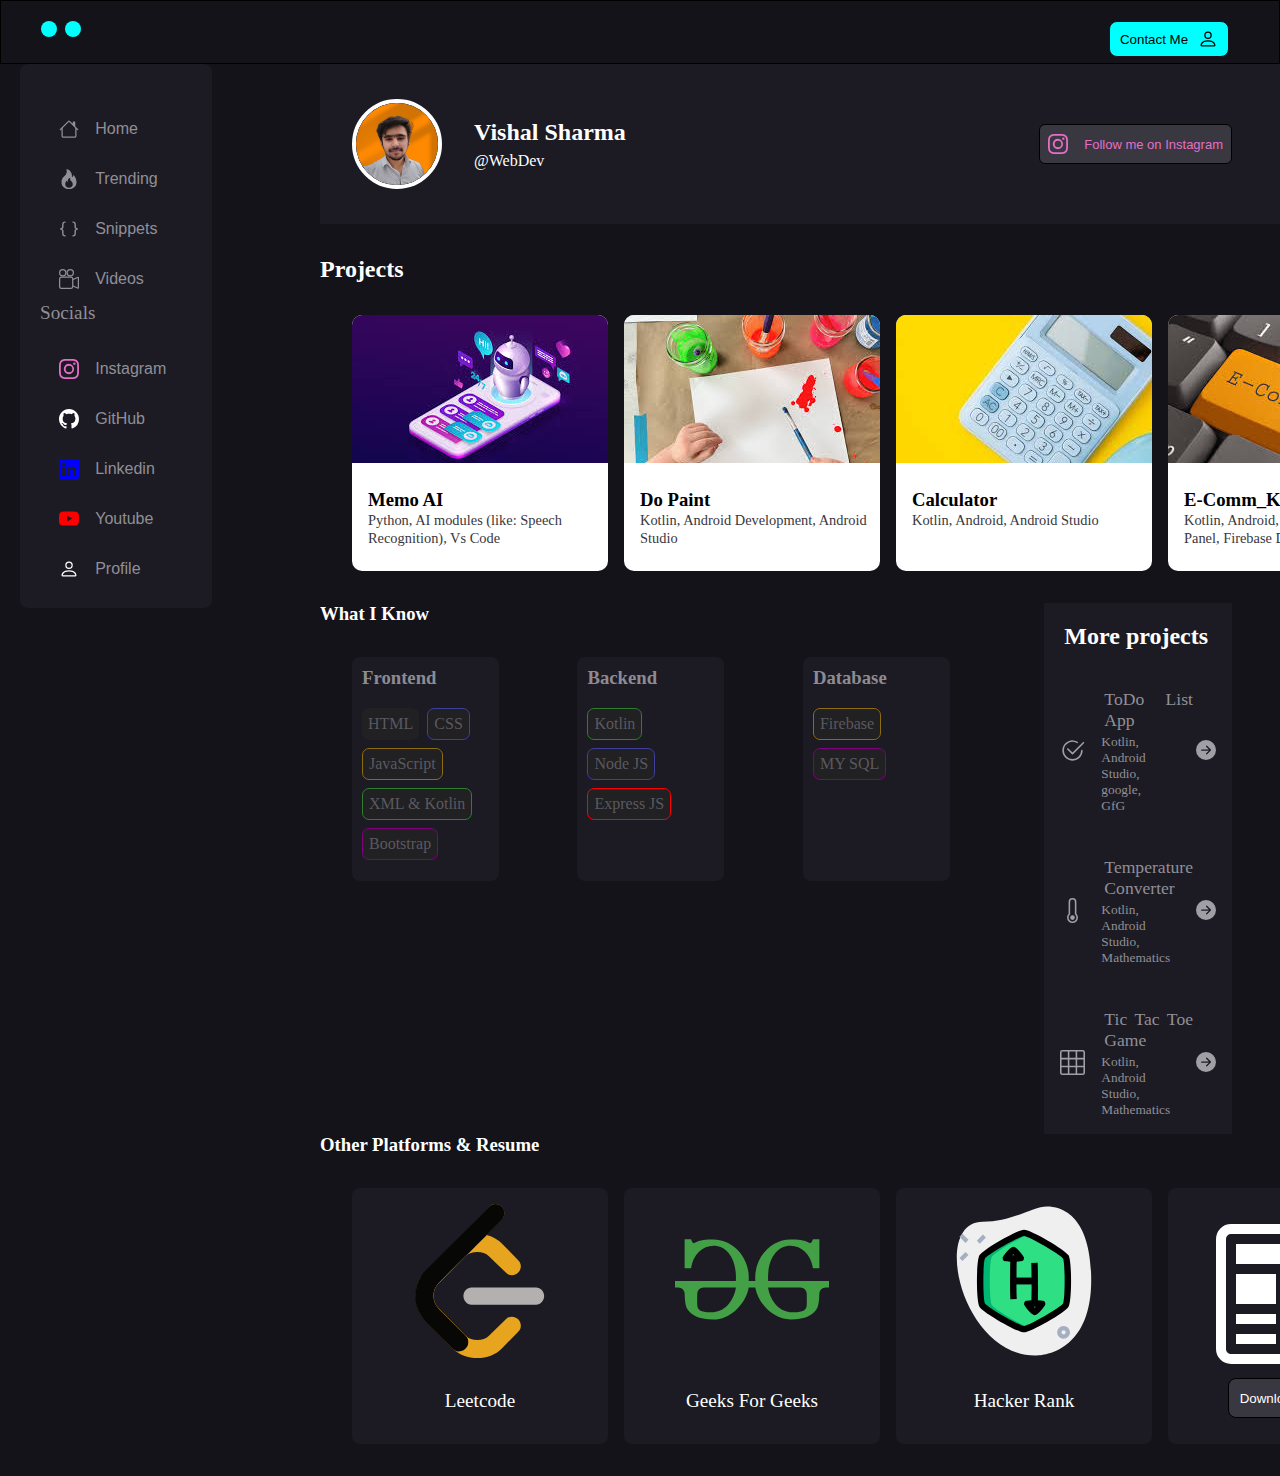
==== main.html @ 4486d403 "Final commit" ====
<!DOCTYPE html>
<html lang="en">
<head>
    <meta charset="UTF-8">
    <meta http-equiv="X-UA-Compatible" content="IE=edge">
    <meta name="viewport" content="width=device-width, initial-scale=1.0">
    <title>@WebDev</title>
    <link rel="stylesheet" href="./CSS/style.css">
</head>
<body>
    <header class="head">
        <div class="header">
            <div class="navbar">
                <div class="left_bar">
                    <div class="one">
                    </div>
                    <div class="one">
                    </div>
                </div>
                <div class="right_bar">
                    <button id="contact_btn" onclick="btn_clicked(this.id)">Contact Me <img src="./images/person.svg" class="contact_img" alt="(::)"></button>
                </div>
            </div>
        </div>
    </header>
    

    <div class="left_nav">
        <div class="fragments_part1">
            <span class="part1_cont">
                <img class="part1_image" src="./images/house.svg" alt="(::)">
            <a class="anchor" href="#">Home</a> 
            </span>

            <span class="part1_cont">
                <img class="part1_image" src="./images/fire.svg" alt="(::)">
                <a class="anchor" href="#">Trending</a> 
            </span>

            <span class="part1_cont">
                <img class="part1_image" src="./images/braces.svg" alt="(::)">
                <a class="anchor" href="#">Snippets</a>
            </span>

            <span class="part1_cont">
                <img class="part1_image" src="./images/camera-reels.svg" alt="(::)">
                <a class="anchor" href="#">Videos</a>
            </span>
        </div>

        <span id="part2_head">Socials</span>

        <div class="fragments_part2">

            <span class="part1_cont">
                <img class="part1_image" src="./images/instagram.svg" alt="(::)">
                <a class="anchor" href="https://www.instagram.com/01_vishal_sharma_01/?next=%2F" target="_blank">Instagram</a>
            </span>

            <span class="part1_cont">
                <img class="part1_image" src="./images/github.svg" alt="(::)">
                <a class="anchor" href="https://github.com/1234vishalsharma" target="_blank">GitHub</a>
            </span>

            <span class="part1_cont">
                <img class="part1_image" src="./images/linkedin.svg" alt="(::)">
                <a class="anchor" href="https://www.linkedin.com/in/host-vishalsharma/" target="_blank">Linkedin</a>
            </span>

            <span class="part1_cont">
                <img class="part1_image" src="./images/youtube.svg" alt="(::)">
                <a class="anchor" href="https://www.youtube.com/" target="_blank">Youtube</a>
            </span>

            <span class="part1_cont">
                <img class="part1_image" src="./images/person2.svg" alt="(::)">
                <a class="anchor" href="#">Profile</a>
            </span>

        </div>
    </div>
    <main>
        <div class="profile_container">
            <div class="profile_section">
                <div class="profile_content">
                    <div class="profile_img">
                        <img class="profile_pic" src="./images/pic_Profile.jpeg" height=90 width=90 alt="...">
                    </div>
                    <div class="profile_name">
                        <span class="name" id="naam">Vishal Sharma</span>
                        <span class="name">@WebDev</span>
                    </div>
                </div>
                    <div class="instagram_btn">
                            <button id="insta_btn" onclick="follow_on_insta()"><img src="./images/insta.svg" alt="..."> Follow me on Instagram</button>
                    </div>
            </div>
        </div>

        <div class="projects_container">
            <h3 id="project_name">Projects</h3>
            <div class="project_items">
                
                        <div class="card" id="Memo_AI" onclick="open_projects(this.id)">
                            <div class="card_img_container">
                                <img class="card_img" src="./images/aichatbot.jpeg" alt="Loading...">
                            </div>
                            <div class="card_content">
                                <h3 class="project_name">Memo AI</h3>
                                <span class="project_requ">Python, AI modules (like: Speech Recognition), Vs Code</span>
                            </div>
                        </div>
         
                
               
                    <div class="card" id="paint_app" onclick="open_projects(this.id)">
                        <div class="card_img_container">
                            <img class="card_img" src="./images/paint.jpeg" alt="Loading...">
                        </div>
                        <div class="card_content">
                            <h3 class="project_name">Do Paint</h3>
                            <span class="project_requ">Kotlin, Android Development, Android Studio</span>
                        </div>
                    </div>
     
              
                    <div class="card" id="calc" onclick="open_projects(this.id)">
                        <div class="card_img_container">
                            <img class="card_img" src="./images/calculator.jpeg" alt="Loading...">
                        </div>
                        <div class="card_content">
                            <h3 class="project_name">Calculator</h3>
                            <span class="project_requ">Kotlin, Android, Android Studio </span>
                        </div>
                    </div>
           
                
        
                    <div class="card" id="e_comm" onclick="open_projects(this.id)">
                        <div class="card_img_container">
                            <img class="card_img" src="./images/ecommerce.jpeg" alt="Loading...">
                        </div>
                        <div class="card_content">
                            <h3 class="project_name">E-Comm_Kart</h3>
                            <span class="project_requ">Kotlin, Android, Android Studio, Admin Panel, Firebase Database</span>
                        </div>
                    </div>
                       
            </div>
        </div>

        <div class="skills_container">
            <div>
            <h3 id="skills_heading">What I Know</h3>

                <div class="skills_items">

                    <div class="skills_card">
                        <h3 class="skills_tagname">Frontend</h3>
                        <div class="items">
                            <span id="br-none">HTML</span>
                            <span id="br-blue">CSS</span>
                            <span id="br-yellow">JavaScript</span>
                            <span id="br-green">XML & Kotlin</span>
                            <span id="br-purple">Bootstrap</span>
                        </div>
                    </div>
                    
                    <div class="skills_card">
                        <h3 class="skills_tagname">Backend</h3>
                        <div class="items">
                            <span id="br-green">Kotlin</span>
                            <span id="br-blue">Node JS</span>
                            <span id="br-red">Express JS</span>
                        </div>
                    </div>
                    
                    <div class="skills_card">
                        <h3 class="skills_tagname">Database</h3>
                        <div class="items">
                            <span id="br-yellow">Firebase</span>
                            <span id="br-purple">MY SQL</span>
                        </div>
                    </div>
                </div> 
            </div>   

                <div class="more-projects_container">
                    <h3 id="more_pro_head">More projects</h3>
                    <div class="list_more_pro">
                        <div class="list_item" id="todo" onclick="open_projects(this.id)">
                            <!-- This is ToDo List App  -->
                            <img src="./images/check2-circle.svg" alt="...">
                            
                            <div class="list_item_details">
                                <span class="list_name">ToDo List App</span>
                                <span class="list_desc">Kotlin, Android Studio, google, GfG</span>
                            </div>
                            <img src="./images/arrow-right-circle-fill.svg" alt="...">
                        </div>
                        <div class="list_item" id="temp_cnvrt" onclick="open_projects(this.id)">
                            <!-- This is Temperature Convertor -->
                            <img src="./images/thermometer.svg" alt="...">
                            
                            <div class="list_item_details">
                                <span class="list_name">Temperature Converter</span>
                                <span class="list_desc">Kotlin, Android Studio, Mathematics</span>
                            </div>
                            <img src="./images/arrow-right-circle-fill.svg" alt="...">
                        </div>
                        <div class="list_item" id="TTT" onclick="open_projects(this.id)">
                            <!-- This is Tic tac toe -->
                            <img src="./images/grid-3x3.svg" alt="...">
                            
                            <div class="list_item_details">
                                <span class="list_name">Tic Tac Toe Game</span>
                                <span class="list_desc">Kotlin, Android Studio, Mathematics</span>
                            </div>
                            <img src="./images/arrow-right-circle-fill.svg" alt="...">
                        </div>
                    </div>
                </div>       
        </div>



        <div class="other_profiles">
            <h3 id="other">Other Platforms & Resume</h3>
            <div class="other_container">

                <div class="card_other" id="leet_code" onclick="open_platforms(this.id)">
                    <div class="other_card_img">
                        <img src="./images/leetcode.svg" alt="...">
                    </div>
                    <div class="other_title">
                        <span class="platform">Leetcode</span>
                    </div>
                </div>
                
                <div class="card_other" id="gfg" onclick="open_platforms(this.id)">
                    <div class="other_card_img">
                        <img src="./images/gfg.svg  " alt="...">
                    </div>
                    <div class="other_title">
                        <span class="platform">Geeks For Geeks</span>
                    </div>
                </div>

                <div class="card_other" id="hrank" onclick="open_platforms(this.id)">
                    <div class="other_card_img">
                        <img src="./images/hackerrank.svg" alt="...">
                    </div>
                    <div class="other_title">
                        <span class="platform">Hacker Rank</span>
                    </div>
                </div>

                <div class="resume_container" id="resume" onclick="download_resume()">
                    <div class="resume_img_container">
                        <img class="resume_img" src="./images/newspaper.svg" alt="...Resume">
                    </div>
                    <div class="download_btn">
                        <button class="resume_btn">Download Resume</button>
                    </div>
                </div>
            </div>
            
        </div>

    </main>

</body>
<script src="./js/main.js"></script>
</html>
---- CSS/style.css ----
*{
    margin: 0;
    padding: 0;
    box-sizing: border-box;
}
.anchor{
    text-decoration: none;
    color: rgb(144 143 151);
    font-family:Verdana, Geneva, Tahoma, sans-serif;
}
body{
    width: 100%;
    height: 100%;
    background-color: rgb(20 19 26);
}
.navbar{
    display: flex;
    justify-content: space-between;    
    margin:20px;
    margin-left: 40px;
}
.header{
    border: 1px solid black;
    height: 4rem;
}
.left_bar{
    width: 40px;
    display: flex;
    justify-content: space-between;
}
.one{
    border-radius: 100px;
    width: 16px;
    height: 16px;
    background-color: aqua;
}
#contact_btn{
    display: flex;
    justify-content: center;
    align-items: center;
    justify-content: space-evenly;
    background-color: aqua;
    color:black;
    margin-right: 30px;
    font-weight: 300;
    height: 36px;
    width: 120px;
    border-radius: 8px;   
    border: 1px solid rgb(20 19 26); 
}
.left_nav{
    width: 15%;
    height: 34rem;
    position: fixed;
    margin-left: 20px;
    border-radius: 8px;
    display: flex;
    flex-direction: column;
    padding: 20px;
    overflow: hidden;
    background-color: #1c1b23;
}
main{
    margin-left: 20rem;
}
.fragments_part1{
    width: 100%;
    height: 40%;
    margin-top: 1rem;
    padding: 4px;
}
.part1_cont{
    display: flex;
    align-items: center;
    padding: 10px;
    gap: 0.7rem;
}
.part1_cont:hover{

    transform: translateY(-6px);
    transition-duration: 400ms;
}
.part1_image{
    margin: 5px;
}
.fragments_part2{
    height: 50%;
    width: 100%;
    padding: 4px;
}
#part2_head{
    color: rgb(144 143 151);
    font-size: larger;
    font-family:cursive;
    margin-bottom: 1rem;
}
.profile_container{
    justify-content: space-between;
    background-color: #1c1b23;
}
.profile_section{
    height: 10rem;
    display: flex;
    align-items: center;
    justify-content: space-between;
    margin-left: 2rem;
}
.profile_content{
    display: flex;
    justify-content: center;
}
.profile_img{
    display: flex;
    align-items: center;
}
.profile_pic{  
    border: 4px solid white;
    border-radius: 100px;
}
.profile_name{
    display: flex;
    flex-direction: column;
    margin-top: auto;
    margin-bottom: auto;
    margin-left: 2rem;
    gap: 6px;
}
.name{
    font-weight: 200;
    font-family: cursive;
    color: white;
}
#naam{
    font-weight: 800;
    font-family: cursive;
    font-size: x-large;
}
.instagram_btn{
    margin-right: 3rem;
}
#insta_btn{
    height: 2.5rem;
    padding: 8px;
    font-size: small;
    border: 1px solid black;
    border-radius: 6px;
    display: flex;
    align-items: center;
    color: rgb(228, 111, 199);
    gap: 1rem;
    background-color: #393740;
}
#insta_btn:hover{
    cursor: pointer;
}
.projects_container{
    margin-top: 2rem;
}
#project_name{
    color: white;
    font-family: cursive;
    font-size: x-large;
}
.project_items{
    display: grid;
    grid-template-columns: repeat(4,1fr);
    gap: 1rem;
    margin: 2rem;
}
.card{
    height: 16rem;
    width: 16rem;
    border-radius: 10px ;
    background-color: white;
    overflow: hidden;
}
.card:hover{
    cursor: pointer;
}
.card_img_container{
    height: 58%;
    overflow: hidden;
}
.card_img{
    object-fit: cover;
    object-position: center;
}
.card_content{
    margin-left: 1rem;
    margin-top: 1.6rem;
}
.project_requ{
    font-size: 0.9rem;
    font-weight: 500;
    color: #393740;
}
#skills_heading{
    font-family: cursive;
    color: white;
}
.skills_container{
    display: flex;
}
.skills_items{
    display: grid;
    grid-template-columns: repeat(3,1fr);
    gap: 1rem;
    margin: 2rem;
}
.skills_tagname{
    width: 100%;
    height: 20%;
    color: #8c8b92;
}
.skills_card{
    background-color: #1c1b23;
    padding: 10px;
    border-radius: 8px;
    width: 70%;
    height: 14rem;
    overflow: hidden;
}

.items{
    display: flex;
    flex-wrap: wrap;
    gap: 0.5rem;
}
#br-yellow{
    display: flex;
    justify-content: center;
    align-items: center;
    padding: 6px;
    border-radius: 7px;
    border: 1px solid #8b6c10;
    color: #5a5960;
    background-color: #212022;
}
#br-yellow:hover{
    background-color: #786731;
}
#br-none{
    display: flex;
    justify-content: center;
    align-items: center;
    padding: 6px;
    border-radius: 7px;
    color: #5a5960;
    background-color: #212022;
}
#br-none:hover{
    background-color: rgb(109, 108, 108);
}
#br-green{
    display: flex;
    justify-content: center;
    align-items: center;
    padding: 6px;
    border-radius: 7px;
    border: 1px solid rgb(47, 126, 47);
    color: #5a5960;
    background-color: #212022;
}
#br-green:hover{
    background-color: rgb(52, 95, 52);
}
#br-red{
    display: flex;
    justify-content: center;
    align-items: center;
    padding: 6px;
    border-radius: 7px;
    border: 1px solid red;
    color: #5a5960;
    background-color: #212022;
}
#br-red:hover{
    background-color: rgb(139, 40, 40);
}
#br-purple{
    display: flex;
    justify-content: center;
    align-items: center;
    padding: 6px;
    border-radius: 7px;
    border: 1px solid purple;
    color: #5a5960;
    background-color: #212022;
}
#br-purple:hover{
    background-color: rgb(100, 35, 100);
}
#br-blue{
    display: flex;
    justify-content: center;
    align-items: center;
    padding: 6px;
    border-radius: 7px;
    border: 1px solid rgb(63, 63, 157);
    color: #5a5960;
    background-color: #212022;
}
#br-blue:hover{
    background-color: rgb(51, 51, 109);
}
.more-projects_container{
    background-color: #1c1b23;
    margin-right: 3rem;
    width: 35%;
}
#more_pro_head{
    margin: 20px;
    color: white;
    font-size: x-large;
    font-family: cursive;
    font-weight: 700;
}
.list_more_pro{
    display: flex;
    flex-direction: column;
    gap: 1rem;
    row-gap: 2.5rem;
    padding: 1rem;
}
.list_item{
    display: flex;
    justify-content: center;
    align-items: center;
    row-gap: 4rem;
}
.list_item:hover{
    cursor: pointer;
}
.list_item_details{
    display: flex;
    flex-direction: column;
    text-align: justify;
    color: rgb(144 143 151);
    justify-content: center;
}
.list_name{
    font-size: 1.1rem;
    margin: 3px;
}
.list_desc{
    font-size: smaller;
    width: 70%;
}
.list_item_details{
    margin-left: 1rem;
}
.other_profiles{
    width: 100%;
}
#other{
    color: white;
    font-family: cursive;
    margin-bottom: 20px;
}
.other_container{
    display: grid;
    grid-template-columns: repeat(4,1fr);
    gap: 1rem;
    margin: 2rem;
}
.card_other{
    background-color: #1c1b23;
    border-radius: 8px;
    height: 16rem;
    width: 16rem;
}
.card_other:hover{
    cursor: pointer;
}
.other_card_img{
    width: 100%;
    height: 60%;
    display: flex;
    justify-content: center;
    margin-top: 1rem;
    margin-bottom: 1rem;
}
.platform{
    display: flex;
    justify-content: center;
    margin-top: 2rem;
    font-size: larger;
    color: white;
}
.resume_container{
    background-color: #1c1b23;
    width: 16rem;
    height: 16rem;
    border-radius: 8px;
    display: flex;
    flex-direction: column;
    justify-content: center;
    align-items: center;
}
.resume_btn{
    padding: 0.7rem;
    color: white;
    background-color: #393740;
    border-radius: 8px;
    border: 1px solid black;
}
.resume_btn:hover{
    cursor: pointer;
}
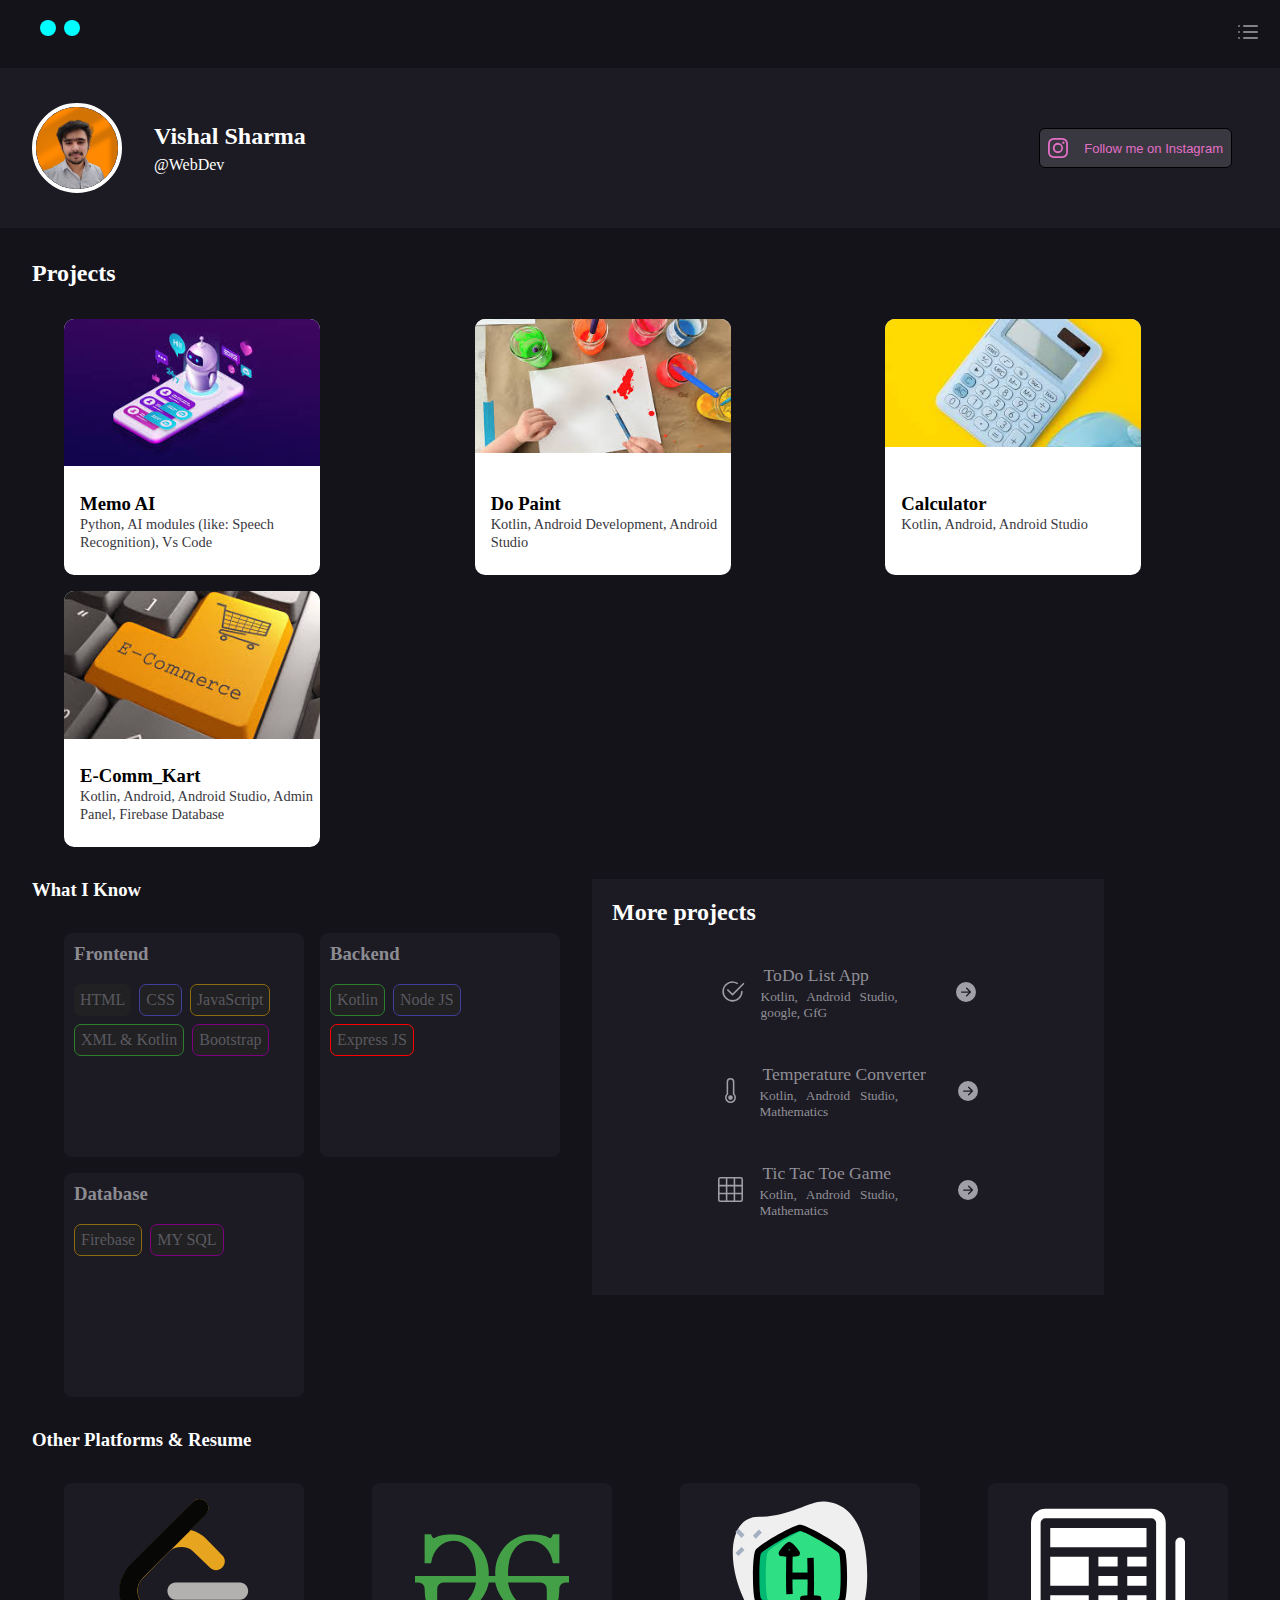
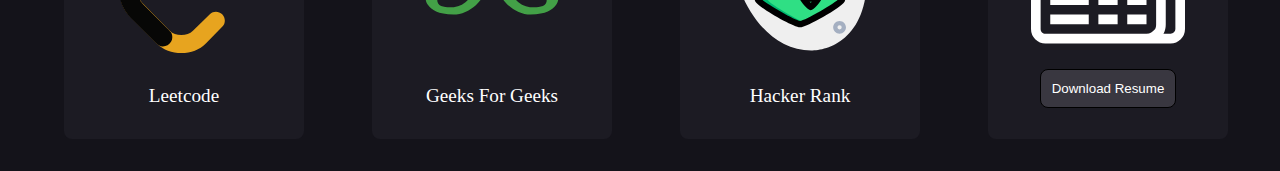
==== commit 9fa71265: "Responsive addes" ====
--- a/main.html
+++ b/main.html
@@ -8,7 +8,7 @@
     <link rel="stylesheet" href="./CSS/style.css">
 </head>
 <body>
-    <header class="head">
+    <header>
         <div class="header">
             <div class="navbar">
                 <div class="left_bar">
@@ -20,6 +20,9 @@
                 <div class="right_bar">
                     <button id="contact_btn" onclick="btn_clicked(this.id)">Contact Me <img src="./images/person.svg" class="contact_img" alt="(::)"></button>
                 </div>
+                <div class="menu">
+                    <img class="menu_btn" src="./images/menu.svg" alt="Menu..">
+                </div>
             </div>
         </div>
     </header>
@@ -79,24 +82,26 @@
 
         </div>
     </div>
-    <main>
-        <div class="profile_container">
-            <div class="profile_section">
-                <div class="profile_content">
-                    <div class="profile_img">
-                        <img class="profile_pic" src="./images/pic_Profile.jpeg" height=90 width=90 alt="...">
-                    </div>
-                    <div class="profile_name">
-                        <span class="name" id="naam">Vishal Sharma</span>
-                        <span class="name">@WebDev</span>
-                    </div>
-                </div>
-                    <div class="instagram_btn">
-                            <button id="insta_btn" onclick="follow_on_insta()"><img src="./images/insta.svg" alt="..."> Follow me on Instagram</button>
-                    </div>
-            </div>
-        </div>
-
+    
+    <div class="profile_container">
+        <div class="profile_section">
+            <div class="profile_content">
+                <div class="profile_img">
+                    <img class="profile_pic" src="./images/pic_Profile.jpeg" height=90 width=90 alt="...">
+                </div>
+                <div class="profile_name">
+                    <span class="name" id="naam">Vishal Sharma</span>
+                    <span class="name">@WebDev
+                        <button class="insta_btn" id="btn_insta_logo" onclick="follow_on_insta()"><img src="./images/insta.svg" alt="..."></button>
+                    </span>
+                </div>
+            </div>
+                <div class="instagram_btn">
+                        <button class="insta_btn" onclick="follow_on_insta()"><img src="./images/insta.svg" alt="..."> Follow me on Instagram</button>
+                </div>
+        </div>
+    </div>
+    <main class="main">
         <div class="projects_container">
             <h3 id="project_name">Projects</h3>
             <div class="project_items">
@@ -255,12 +260,12 @@
                     </div>
                 </div>
 
-                <div class="resume_container" id="resume" onclick="download_resume()">
-                    <div class="resume_img_container">
+                <div class="card_other" id="resume">
+                    <div class="other_card_img">
                         <img class="resume_img" src="./images/newspaper.svg" alt="...Resume">
                     </div>
                     <div class="download_btn">
-                        <button class="resume_btn">Download Resume</button>
+                        <button  onclick="download_resume()" class="resume_btn">Download Resume</button>
                     </div>
                 </div>
             </div>
--- a/CSS/style.css
+++ b/CSS/style.css
@@ -9,7 +9,7 @@
     font-family:Verdana, Geneva, Tahoma, sans-serif;
 }
 body{
-    width: 100%;
+    max-width: 100%;
     height: 100%;
     background-color: rgb(20 19 26);
 }
@@ -18,10 +18,6 @@
     justify-content: space-between;    
     margin:20px;
     margin-left: 40px;
-}
-.header{
-    border: 1px solid black;
-    height: 4rem;
 }
 .left_bar{
     width: 40px;
@@ -49,7 +45,7 @@
     border: 1px solid rgb(20 19 26); 
 }
 .left_nav{
-    width: 15%;
+    width: 16rem;
     height: 34rem;
     position: fixed;
     margin-left: 20px;
@@ -60,9 +56,13 @@
     overflow: hidden;
     background-color: #1c1b23;
 }
-main{
+.menu{
+    display: none;
+}
+.main{
     margin-left: 20rem;
 }
+
 .fragments_part1{
     width: 100%;
     height: 40%;
@@ -95,15 +95,42 @@
     margin-bottom: 1rem;
 }
 .profile_container{
+    margin-left: 20rem;
     justify-content: space-between;
     background-color: #1c1b23;
 }
 .profile_section{
+    width: 100%;
     height: 10rem;
     display: flex;
     align-items: center;
     justify-content: space-between;
-    margin-left: 2rem;
+    padding-left: 2rem;
+}
+@media screen and (max-width:1450px) {
+    .menu{
+        display: block;
+        border: 0;
+        float: right;
+    }
+    #contact_btn{
+        display: none;
+    }
+    .left_nav{
+        display: none;
+    }
+    .right_bar{
+        display: none;
+    }
+    .main{
+        margin-left: 2rem;
+        width: 100%;
+    }
+    .profile_container{
+        margin-left: 0;
+        margin-right: 0;
+
+    }
 }
 .profile_content{
     display: flex;
@@ -138,7 +165,7 @@
 .instagram_btn{
     margin-right: 3rem;
 }
-#insta_btn{
+.insta_btn{
     height: 2.5rem;
     padding: 8px;
     font-size: small;
@@ -150,6 +177,9 @@
     gap: 1rem;
     background-color: #393740;
 }
+#btn_insta_logo{
+    display: none;
+}
 #insta_btn:hover{
     cursor: pointer;
 }
@@ -166,6 +196,19 @@
     grid-template-columns: repeat(4,1fr);
     gap: 1rem;
     margin: 2rem;
+}
+@media screen and (max-width:1450px) {
+    .project_items{
+        grid-template-columns: repeat(3,1fr);
+    }
+}
+@media screen and (max-width:882px) {
+    .project_items{
+        grid-template-columns: repeat(2,1fr);
+    }
+    .card{
+        width: 50%;
+    }
 }
 .card{
     height: 16rem;
@@ -182,6 +225,7 @@
     overflow: hidden;
 }
 .card_img{
+    width: 100%;
     object-fit: cover;
     object-position: center;
 }
@@ -207,6 +251,16 @@
     gap: 1rem;
     margin: 2rem;
 }
+@media screen and (max-width:1300px) {
+    .skills_items{
+        grid-template-columns: repeat(2,1fr);
+    }
+}
+@media screen and (max-width:1150px){
+    .skills_items{
+        grid-template-columns: repeat(1,1fr);
+    }
+}
 .skills_tagname{
     width: 100%;
     height: 20%;
@@ -216,7 +270,7 @@
     background-color: #1c1b23;
     padding: 10px;
     border-radius: 8px;
-    width: 70%;
+    width: 15rem;
     height: 14rem;
     overflow: hidden;
 }
@@ -304,9 +358,10 @@
     background-color: rgb(51, 51, 109);
 }
 .more-projects_container{
+    height: 26rem;
     background-color: #1c1b23;
     margin-right: 3rem;
-    width: 35%;
+    width: 32rem;
 }
 #more_pro_head{
     margin: 20px;
@@ -367,11 +422,52 @@
     background-color: #1c1b23;
     border-radius: 8px;
     height: 16rem;
-    width: 16rem;
+    width: 15rem;
 }
 .card_other:hover{
     cursor: pointer;
 }
+
+@media screen and (max-width:1200px){
+    .other_container{
+        grid-template-columns: repeat(3,1fr);
+    }
+}
+@media screen and (max-width:850px){
+    .other_container{
+        grid-template-columns: repeat(2,1fr);
+    }
+}
+@media screen and (max-width:593px){
+    .other_container{
+        grid-template-columns: repeat(1,1fr);
+    }
+    .card_other{
+        width: 100%;
+    }
+    .project_items{
+        grid-template-columns: repeat(1,1fr);
+    }
+    .skills_card{
+        width: 100%;
+    }
+    .card{
+        width: 100%;
+    }
+    .insta_btn{
+        display: none;
+    }
+    #btn_insta_logo{
+        display: block;
+    }
+    .name{
+        display: flex;
+        gap: 2rem;
+        justify-content: center;
+        align-items: center;
+    }
+}
+
 .other_card_img{
     width: 100%;
     height: 60%;
@@ -406,4 +502,14 @@
 }
 .resume_btn:hover{
     cursor: pointer;
-}+}
+.download_btn{
+    display: flex;
+    justify-content: center;
+    align-items: center;
+}
+@media screen and (max-width:700px) {
+    .more-projects_container{
+        display: none;
+    }
+}
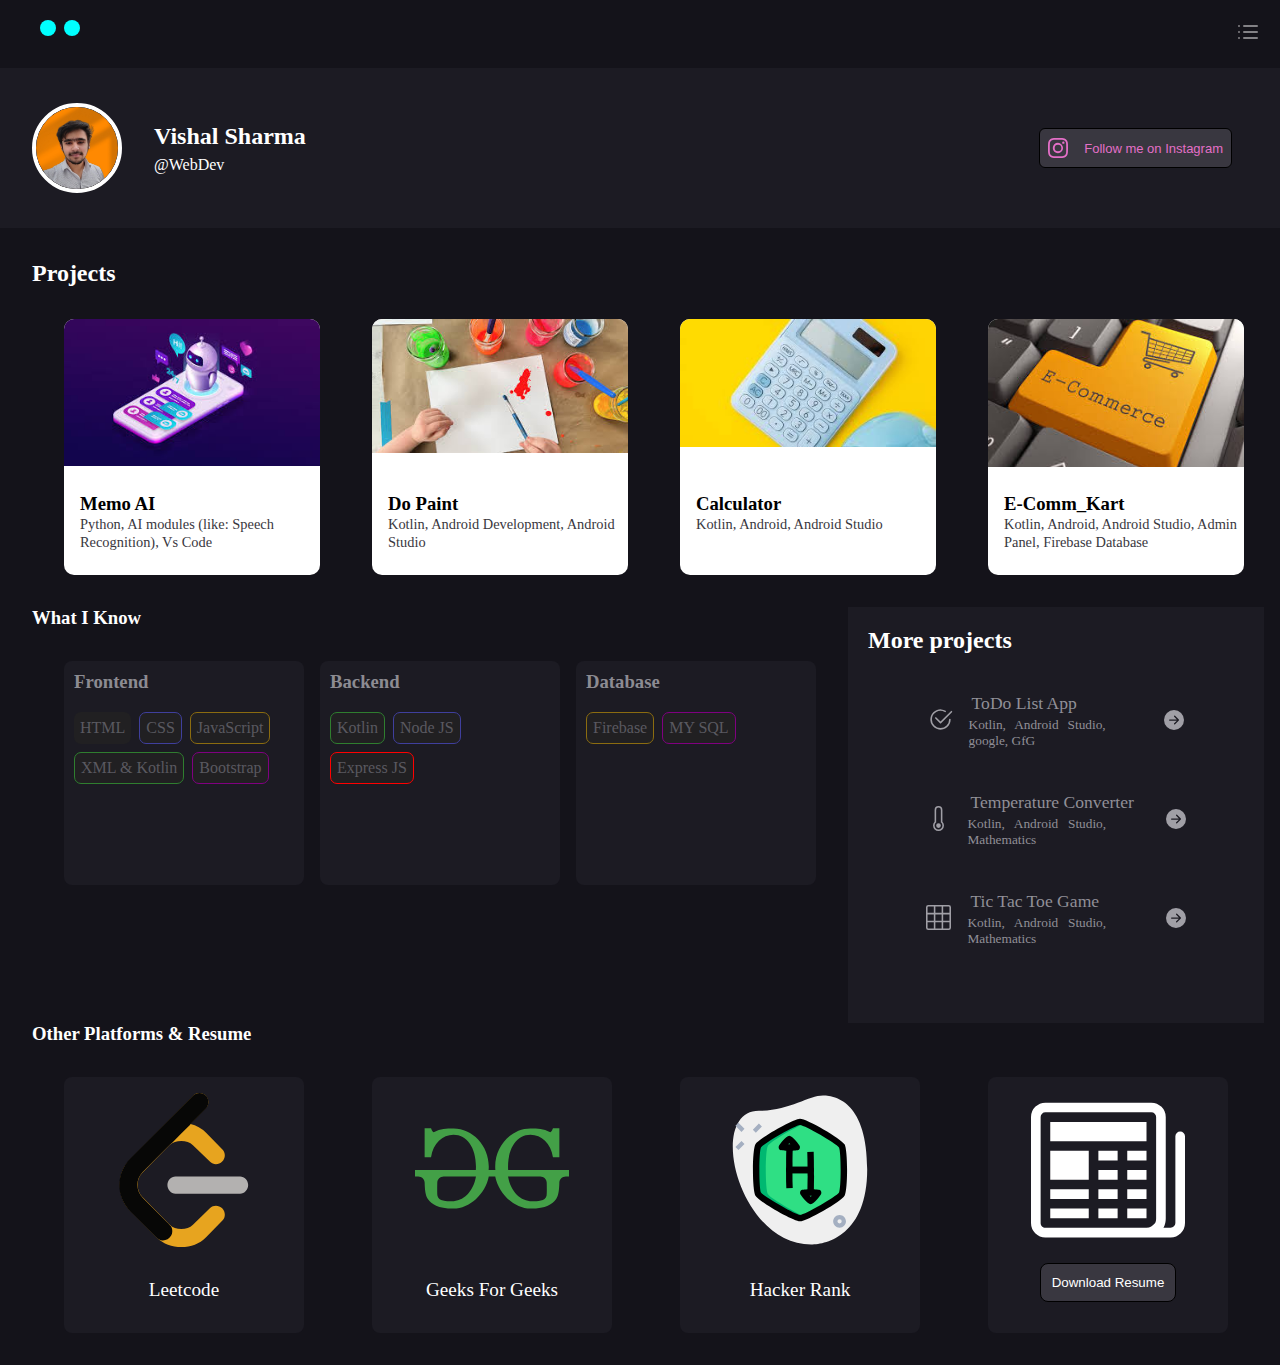
==== commit bf01616f: "nav responsive" ====
--- a/main.html
+++ b/main.html
@@ -6,9 +6,10 @@
     <meta name="viewport" content="width=device-width, initial-scale=1.0">
     <title>@WebDev</title>
     <link rel="stylesheet" href="./CSS/style.css">
+    <link rel="shortcut icon" href="./images/favicon.ico" type="image/x-icon">
 </head>
 <body>
-    <header>
+    <header style="width: 100%;">
         <div class="header">
             <div class="navbar">
                 <div class="left_bar">
@@ -21,8 +22,63 @@
                     <button id="contact_btn" onclick="btn_clicked(this.id)">Contact Me <img src="./images/person.svg" class="contact_img" alt="(::)"></button>
                 </div>
                 <div class="menu">
-                    <img class="menu_btn" src="./images/menu.svg" alt="Menu..">
-                </div>
+                    <img onclick="showMenu()" class="menu_btn" src="./images/menu.svg" alt="Menu..">
+                </div>
+            </div>
+        </div>
+        <div class="menu_header">
+            <span id="menu_part1_head">Navigation</span>
+            <div class="menu_fragments_part1">
+                <span class="part1_cont">
+                    <img class="part1_image" src="./images/house.svg" alt="(::)">
+                    <a class="anchor" href="#">Home</a> 
+                </span>
+    
+                <span class="part1_cont">
+                    <img class="part1_image" src="./images/fire.svg" alt="(::)">
+                    <a class="anchor" href="#">Trending</a> 
+                </span>
+    
+                <span class="part1_cont">
+                    <img class="part1_image" src="./images/braces.svg" alt="(::)">
+                    <a class="anchor" href="#">Snippets</a>
+                </span>
+    
+                <span class="part1_cont">
+                    <img class="part1_image" src="./images/camera-reels.svg" alt="(::)">
+                    <a class="anchor" href="#">Videos</a>
+                </span>
+            </div>
+    
+            
+            <span id="menu_part2_head">Socials</span>
+            <div class="menu_fragments_part2">
+    
+                <span class="part1_cont">
+                    <img class="part1_image" src="./images/instagram.svg" alt="(::)">
+                    <a class="anchor" href="https://www.instagram.com/01_vishal_sharma_01/?next=%2F" target="_blank">Instagram</a>
+                </span>
+    
+                <span class="part1_cont">
+                    <img class="part1_image" src="./images/github.svg" alt="(::)">
+                    <a class="anchor" href="https://github.com/1234vishalsharma" target="_blank">GitHub</a>
+                </span>
+    
+                <span class="part1_cont">
+                    <img class="part1_image" src="./images/linkedin.svg" alt="(::)">
+                    <a class="anchor" href="https://www.linkedin.com/in/host-vishalsharma/" target="_blank">Linkedin</a>
+                </span>
+    
+                <span class="part1_cont">
+                    <img class="part1_image" src="./images/youtube.svg" alt="(::)">
+                    <a class="anchor" href="https://www.youtube.com/" target="_blank">Youtube</a>
+                </span>
+    
+                <span class="part1_cont">
+                    <img class="part1_image" src="./images/person2.svg" alt="(::)">
+                    <a class="anchor" href="#">Profile</a>
+                </span>
+    
             </div>
         </div>
     </header>
@@ -32,7 +88,7 @@
         <div class="fragments_part1">
             <span class="part1_cont">
                 <img class="part1_image" src="./images/house.svg" alt="(::)">
-            <a class="anchor" href="#">Home</a> 
+                <a class="anchor" href="#">Home</a> 
             </span>
 
             <span class="part1_cont">
--- a/CSS/style.css
+++ b/CSS/style.css
@@ -3,6 +3,21 @@
     padding: 0;
     box-sizing: border-box;
 }
+::-webkit-scrollbar {
+    width: 10px;
+  }
+  
+  /* Track */
+  ::-webkit-scrollbar-track {
+    box-shadow: inset 0 0 5px rgb(44, 43, 43);
+    border-radius: 10px;
+  }
+  
+  /* Handle */
+  ::-webkit-scrollbar-thumb {
+    background: #424243;
+    border-radius: 10px;
+  }
 .anchor{
     text-decoration: none;
     color: rgb(144 143 151);
@@ -103,6 +118,7 @@
     width: 100%;
     height: 10rem;
     display: flex;
+    flex-wrap: wrap;
     align-items: center;
     justify-content: space-between;
     padding-left: 2rem;
@@ -114,9 +130,6 @@
         float: right;
     }
     #contact_btn{
-        display: none;
-    }
-    .left_nav{
         display: none;
     }
     .right_bar{
@@ -197,14 +210,9 @@
     gap: 1rem;
     margin: 2rem;
 }
-@media screen and (max-width:1450px) {
+@media screen and (max-width:882px) {
     .project_items{
         grid-template-columns: repeat(3,1fr);
-    }
-}
-@media screen and (max-width:882px) {
-    .project_items{
-        grid-template-columns: repeat(2,1fr);
     }
     .card{
         width: 50%;
@@ -251,14 +259,12 @@
     gap: 1rem;
     margin: 2rem;
 }
-@media screen and (max-width:1300px) {
+@media screen and (max-width:1150px){
     .skills_items{
         grid-template-columns: repeat(2,1fr);
     }
-}
-@media screen and (max-width:1150px){
-    .skills_items{
-        grid-template-columns: repeat(1,1fr);
+    .project_items{
+        grid-template-columns: repeat(3,1fr);
     }
 }
 .skills_tagname{
@@ -437,6 +443,9 @@
     .other_container{
         grid-template-columns: repeat(2,1fr);
     }
+    .project_items{
+        grid-template-columns: repeat(2,1fr);
+    }
 }
 @media screen and (max-width:593px){
     .other_container{
@@ -450,6 +459,9 @@
     }
     .skills_card{
         width: 100%;
+    }
+    .skills_items{
+        grid-template-columns: repeat(2,1fr);
     }
     .card{
         width: 100%;
@@ -467,7 +479,11 @@
         align-items: center;
     }
 }
-
+@media screen and (max-width:516px){
+    .skills_items{
+        grid-template-columns: repeat(1,1fr);
+    }
+}
 .other_card_img{
     width: 100%;
     height: 60%;
@@ -508,8 +524,72 @@
     justify-content: center;
     align-items: center;
 }
-@media screen and (max-width:700px) {
+@media screen and (max-width:895px){
     .more-projects_container{
         display: none;
     }
 }
+.menu_header{
+    display: none;
+    width: 100%;
+    max-height: 0%;
+    transition: max-height 2s;
+}
+
+.menu_header.show_menu{ 
+    max-height: 10%;
+}
+
+@media screen and (max-width: 1450px) {
+    .menu_header.show_menu{
+        display: flex;
+        flex-direction: column;
+    }    
+}
+.menu_fragments_part1{
+    display: flex;
+    justify-content: center;
+    gap: 1rem;
+    align-items: center;
+    padding: 4px;
+}
+.menu_fragments_part2{
+    display: flex;
+    justify-content: center;
+    gap: 1rem;
+    align-items: center;   
+    padding: 4px;
+}
+@media screen and (max-width: 700px){
+    .menu_fragments_part1{
+        display: flex;
+        flex-wrap: wrap;        
+    }
+    .menu_fragments_part2{
+        display: flex;
+        flex-wrap: wrap;        
+    }
+}
+#menu_part1_head{
+    color: rgb(144 143 151);
+    font-size: larger;
+    display: flex;
+    justify-content: center;
+    align-items: center;
+    font-family:cursive;
+    margin-bottom: 1rem;
+}
+#menu_part2_head{
+    color: rgb(144 143 151);
+    font-size: larger;
+    display: flex;
+    justify-content: center;
+    align-items: center;
+    font-family:cursive;
+    margin-bottom: 1rem;
+}
+@media screen and (max-width: 1450px){
+    .left_nav{
+        display: none;
+    }
+}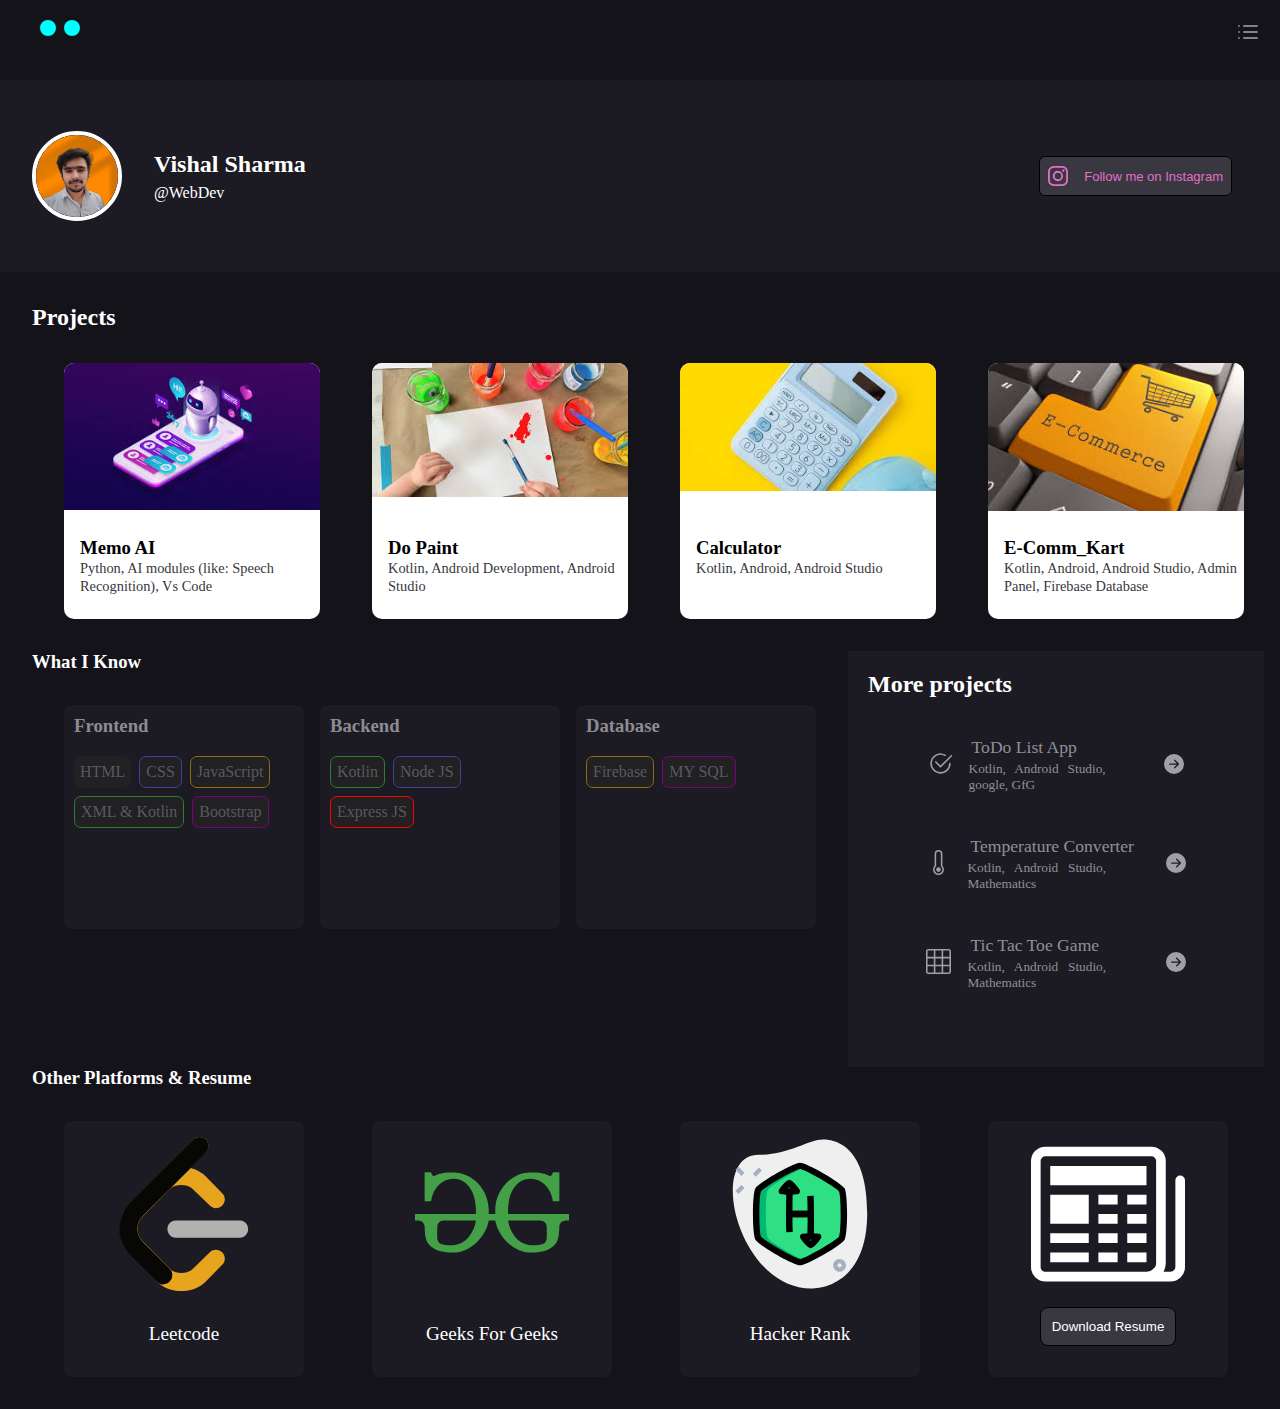
==== commit 1cd9124c: "nav updated" ====
--- a/main.html
+++ b/main.html
@@ -10,7 +10,7 @@
 </head>
 <body>
     <header style="width: 100%;">
-        <div class="header">
+        <div class="h">
             <div class="navbar">
                 <div class="left_bar">
                     <div class="one">
--- a/CSS/style.css
+++ b/CSS/style.css
@@ -28,12 +28,23 @@
     height: 100%;
     background-color: rgb(20 19 26);
 }
+.h{
+    min-width: 100%;
+    max-height: 4rem;
+    overflow: hidden;
+    background-color: rgb(20 19 26);
+    z-index: 99;
+    position: fixed;
+    top: 0;
+}
 .navbar{
+    max-width: 100%;
     display: flex;
     justify-content: space-between;    
     margin:20px;
     margin-left: 40px;
 }
+
 .left_bar{
     width: 40px;
     display: flex;
@@ -110,13 +121,18 @@
     margin-bottom: 1rem;
 }
 .profile_container{
+    margin-top: 5rem;
+    height: 12rem;
+    border-radius: 3px;
+    overflow: hidden;
+    max-width: 100%;
     margin-left: 20rem;
     justify-content: space-between;
     background-color: #1c1b23;
 }
 .profile_section{
     width: 100%;
-    height: 10rem;
+    height: 100%;
     display: flex;
     flex-wrap: wrap;
     align-items: center;
@@ -142,11 +158,11 @@
     .profile_container{
         margin-left: 0;
         margin-right: 0;
-
     }
 }
 .profile_content{
     display: flex;
+    flex-wrap: wrap;
     justify-content: center;
 }
 .profile_img{
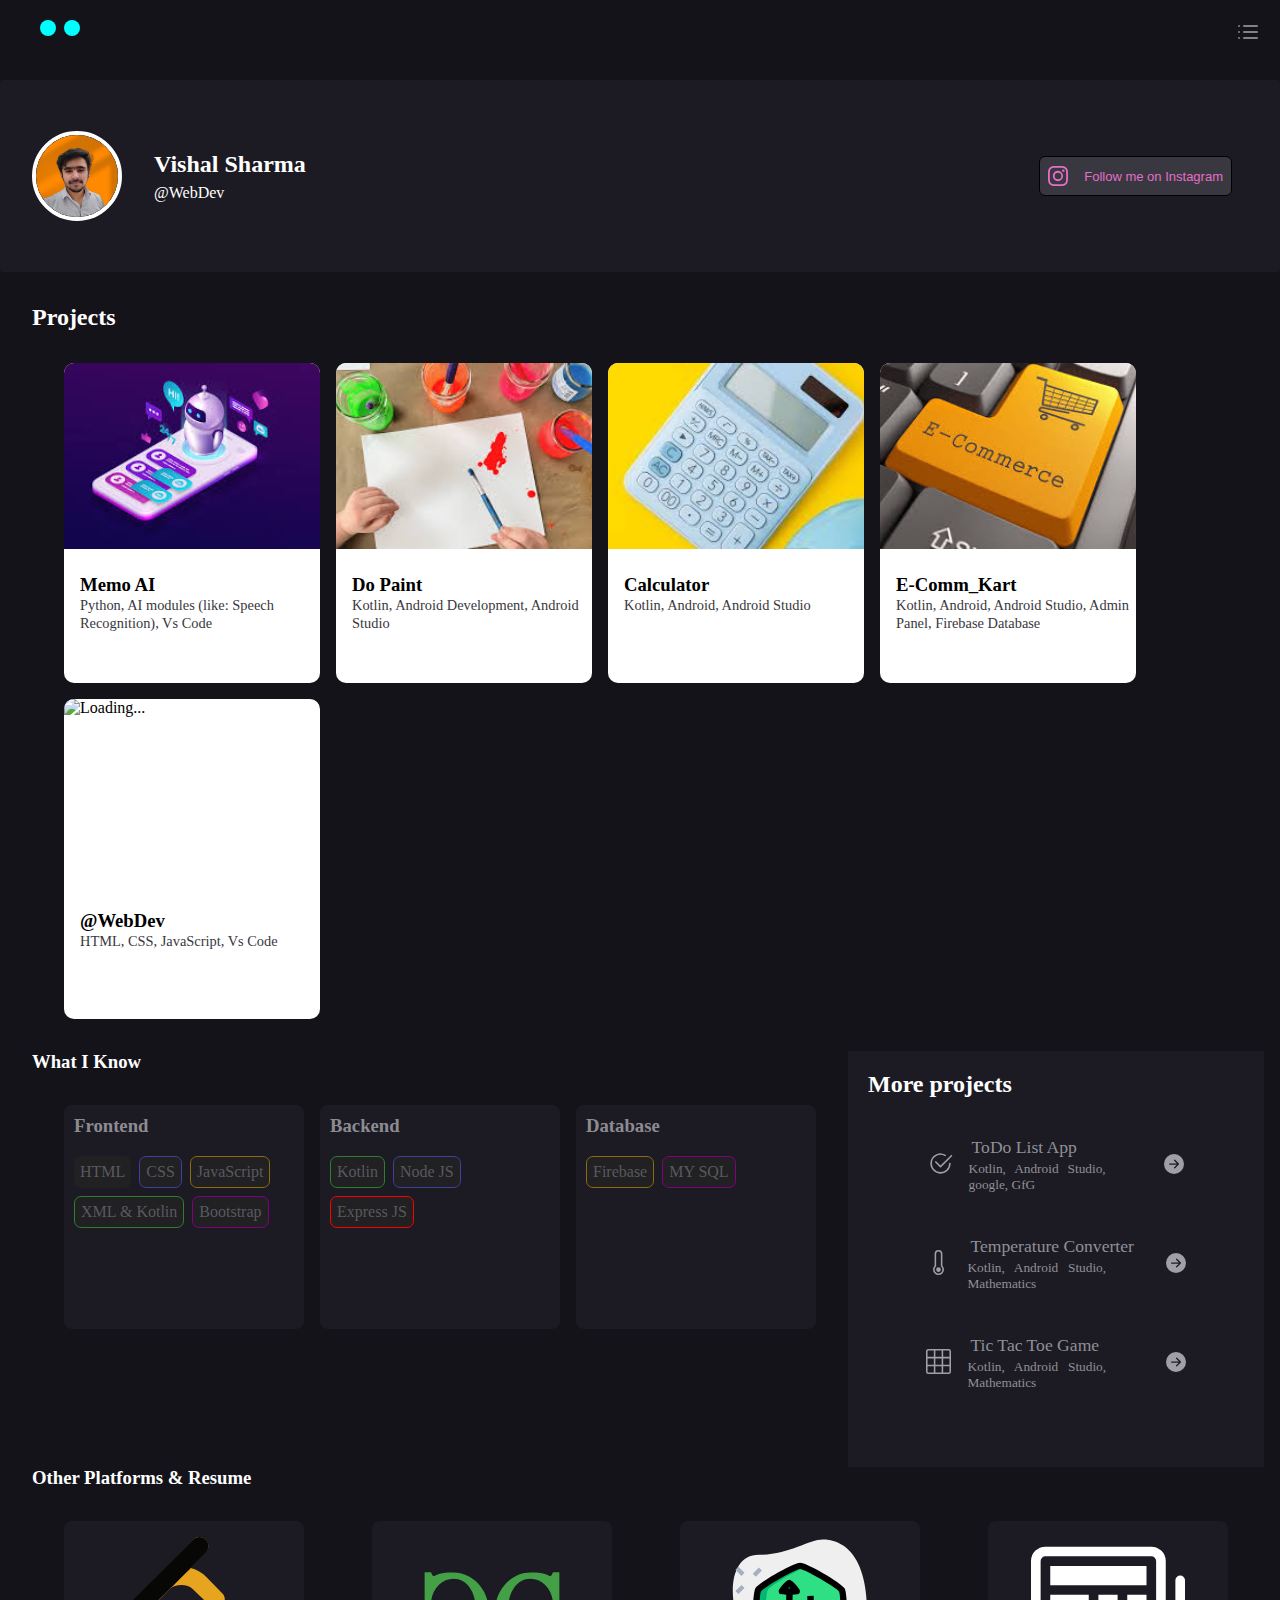
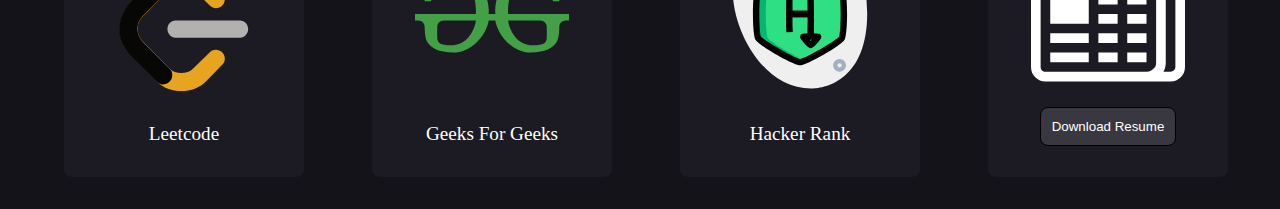
==== commit e324d1a4: "responsive 8/1/24" ====
--- a/main.html
+++ b/main.html
@@ -206,6 +206,17 @@
                             <span class="project_requ">Kotlin, Android, Android Studio, Admin Panel, Firebase Database</span>
                         </div>
                     </div>
+
+
+                    <div class="card" id="portfolio" onclick="open_projects(this.id)">
+                        <div class="card_img_container">
+                            <img class="card_img" src="./images/favicon.ico" alt="Loading...">
+                        </div>
+                        <div class="card_content">
+                            <h3 class="project_name">@WebDev</h3>
+                            <span class="project_requ">HTML, CSS, JavaScript, Vs Code</span>
+                        </div>
+                    </div>
                        
             </div>
         </div>
--- a/CSS/style.css
+++ b/CSS/style.css
@@ -139,7 +139,7 @@
     justify-content: space-between;
     padding-left: 2rem;
 }
-@media screen and (max-width:1450px) {
+@media screen and (max-width:1530px) {
     .menu{
         display: block;
         border: 0;
@@ -221,21 +221,22 @@
     font-size: x-large;
 }
 .project_items{
-    display: grid;
-    grid-template-columns: repeat(4,1fr);
+    display: flex;
+    max-width: 100%;
+    flex-wrap: wrap;
     gap: 1rem;
     margin: 2rem;
 }
 @media screen and (max-width:882px) {
-    .project_items{
+    /* .project_items{
         grid-template-columns: repeat(3,1fr);
-    }
+    } */
     .card{
         width: 50%;
     }
 }
 .card{
-    height: 16rem;
+    height: 20rem;
     width: 16rem;
     border-radius: 10px ;
     background-color: white;
@@ -251,6 +252,7 @@
 .card_img{
     width: 100%;
     object-fit: cover;
+    height: 100%;
     object-position: center;
 }
 .card_content{
@@ -279,9 +281,9 @@
     .skills_items{
         grid-template-columns: repeat(2,1fr);
     }
-    .project_items{
+    /* .project_items{
         grid-template-columns: repeat(3,1fr);
-    }
+    } */
 }
 .skills_tagname{
     width: 100%;
@@ -459,9 +461,9 @@
     .other_container{
         grid-template-columns: repeat(2,1fr);
     }
-    .project_items{
+    /* .project_items{
         grid-template-columns: repeat(2,1fr);
-    }
+    } */
 }
 @media screen and (max-width:593px){
     .other_container{
@@ -470,15 +472,19 @@
     .card_other{
         width: 100%;
     }
-    .project_items{
+    /* .project_items{
         grid-template-columns: repeat(1,1fr);
-    }
+    } */
     .skills_card{
         width: 100%;
     }
     .skills_items{
         grid-template-columns: repeat(2,1fr);
     }
+    .profile_section{
+        justify-content: center;
+        align-items: center;
+    }
     .card{
         width: 100%;
     }
@@ -488,6 +494,7 @@
     #btn_insta_logo{
         display: block;
     }
+    
     .name{
         display: flex;
         gap: 2rem;
@@ -548,15 +555,16 @@
 .menu_header{
     display: none;
     width: 100%;
+    margin-top: 4rem;
     max-height: 0%;
     transition: max-height 2s;
 }
 
 .menu_header.show_menu{ 
-    max-height: 10%;
+    max-height: 8%;
 }
 
-@media screen and (max-width: 1450px) {
+@media screen and (max-width: 1530px) {
     .menu_header.show_menu{
         display: flex;
         flex-direction: column;
@@ -604,7 +612,7 @@
     font-family:cursive;
     margin-bottom: 1rem;
 }
-@media screen and (max-width: 1450px){
+@media screen and (max-width: 1530px){
     .left_nav{
         display: none;
     }
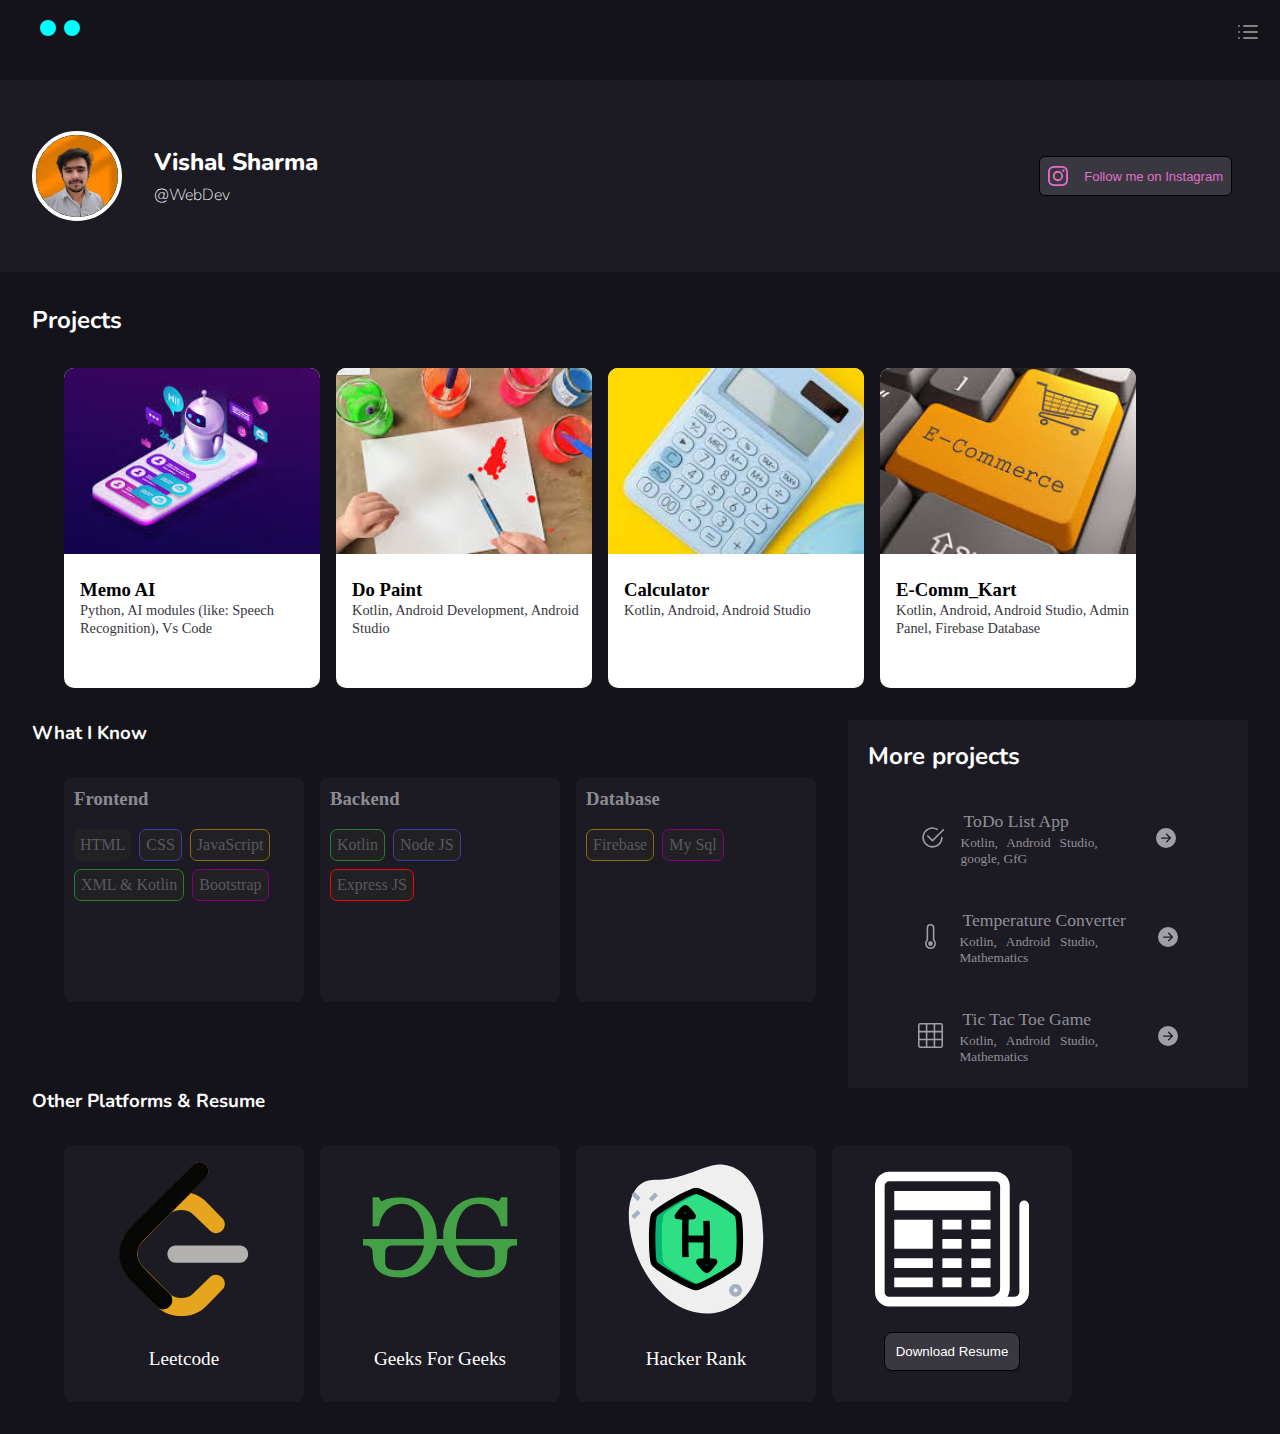
==== commit 54f44288: "font changed" ====
--- a/main.html
+++ b/main.html
@@ -206,17 +206,6 @@
                             <span class="project_requ">Kotlin, Android, Android Studio, Admin Panel, Firebase Database</span>
                         </div>
                     </div>
-
-
-                    <div class="card" id="portfolio" onclick="open_projects(this.id)">
-                        <div class="card_img_container">
-                            <img class="card_img" src="./images/favicon.ico" alt="Loading...">
-                        </div>
-                        <div class="card_content">
-                            <h3 class="project_name">@WebDev</h3>
-                            <span class="project_requ">HTML, CSS, JavaScript, Vs Code</span>
-                        </div>
-                    </div>
                        
             </div>
         </div>
@@ -251,7 +240,7 @@
                         <h3 class="skills_tagname">Database</h3>
                         <div class="items">
                             <span id="br-yellow">Firebase</span>
-                            <span id="br-purple">MY SQL</span>
+                            <span id="br-purple">My Sql</span>
                         </div>
                     </div>
                 </div> 
@@ -343,4 +332,4 @@
 
 </body>
 <script src="./js/main.js"></script>
-</html>+</html>
--- a/CSS/style.css
+++ b/CSS/style.css
@@ -1,3 +1,8 @@
+/* google fonts nunito */
+
+@import url('https://fonts.googleapis.com/css2?family=Nunito:ital,wght@0,200..1000;1,200..1000&display=swap');
+
+
 *{
     margin: 0;
     padding: 0;
@@ -115,9 +120,10 @@
     padding: 4px;
 }
 #part2_head{
+    margin-top: 0.5rem;
     color: rgb(144 143 151);
     font-size: larger;
-    font-family:cursive;
+    font-family:"Nunito";
     margin-bottom: 1rem;
 }
 .profile_container{
@@ -125,7 +131,7 @@
     height: 12rem;
     border-radius: 3px;
     overflow: hidden;
-    max-width: 100%;
+    width: 100%;
     margin-left: 20rem;
     justify-content: space-between;
     background-color: #1c1b23;
@@ -156,8 +162,9 @@
         width: 100%;
     }
     .profile_container{
+        margin-top: 5rem;
         margin-left: 0;
-        margin-right: 0;
+        width: 100%;
     }
 }
 .profile_content{
@@ -183,12 +190,12 @@
 }
 .name{
     font-weight: 200;
-    font-family: cursive;
+    font-family: "Nunito";
     color: white;
 }
 #naam{
     font-weight: 800;
-    font-family: cursive;
+    font-family: "Nunito";
     font-size: x-large;
 }
 .instagram_btn{
@@ -213,11 +220,13 @@
     cursor: pointer;
 }
 .projects_container{
+
     margin-top: 2rem;
+    margin: 2rem auto 0rem;
 }
 #project_name{
     color: white;
-    font-family: cursive;
+    font-family: "Nunito";
     font-size: x-large;
 }
 .project_items{
@@ -227,10 +236,7 @@
     gap: 1rem;
     margin: 2rem;
 }
-@media screen and (max-width:882px) {
-    /* .project_items{
-        grid-template-columns: repeat(3,1fr);
-    } */
+@media screen and (max-width:882px) {   
     .card{
         width: 50%;
     }
@@ -265,7 +271,7 @@
     color: #393740;
 }
 #skills_heading{
-    font-family: cursive;
+    font-family: "Nunito";
     color: white;
 }
 .skills_container{
@@ -382,16 +388,17 @@
     background-color: rgb(51, 51, 109);
 }
 .more-projects_container{
-    height: 26rem;
+    height: 23rem;
     background-color: #1c1b23;
     margin-right: 3rem;
-    width: 32rem;
+    width: 100%;
+    max-width: 25rem;
 }
 #more_pro_head{
     margin: 20px;
     color: white;
     font-size: x-large;
-    font-family: cursive;
+    font-family: "Nunito";
     font-weight: 700;
 }
 .list_more_pro{
@@ -433,12 +440,12 @@
 }
 #other{
     color: white;
-    font-family: cursive;
+    font-family: "Nunito";
     margin-bottom: 20px;
 }
 .other_container{
-    display: grid;
-    grid-template-columns: repeat(4,1fr);
+    display: flex;
+    flex-wrap: wrap;
     gap: 1rem;
     margin: 2rem;
 }
@@ -486,7 +493,7 @@
         align-items: center;
     }
     .card{
-        width: 100%;
+        width: 100vw;
     }
     .insta_btn{
         display: none;
@@ -600,7 +607,7 @@
     display: flex;
     justify-content: center;
     align-items: center;
-    font-family:cursive;
+    font-family:"Nunito";
     margin-bottom: 1rem;
 }
 #menu_part2_head{
@@ -609,8 +616,8 @@
     display: flex;
     justify-content: center;
     align-items: center;
-    font-family:cursive;
-    margin-bottom: 1rem;
+    font-family:"Nunito";
+margin-bottom: 1rem;
 }
 @media screen and (max-width: 1530px){
     .left_nav{
